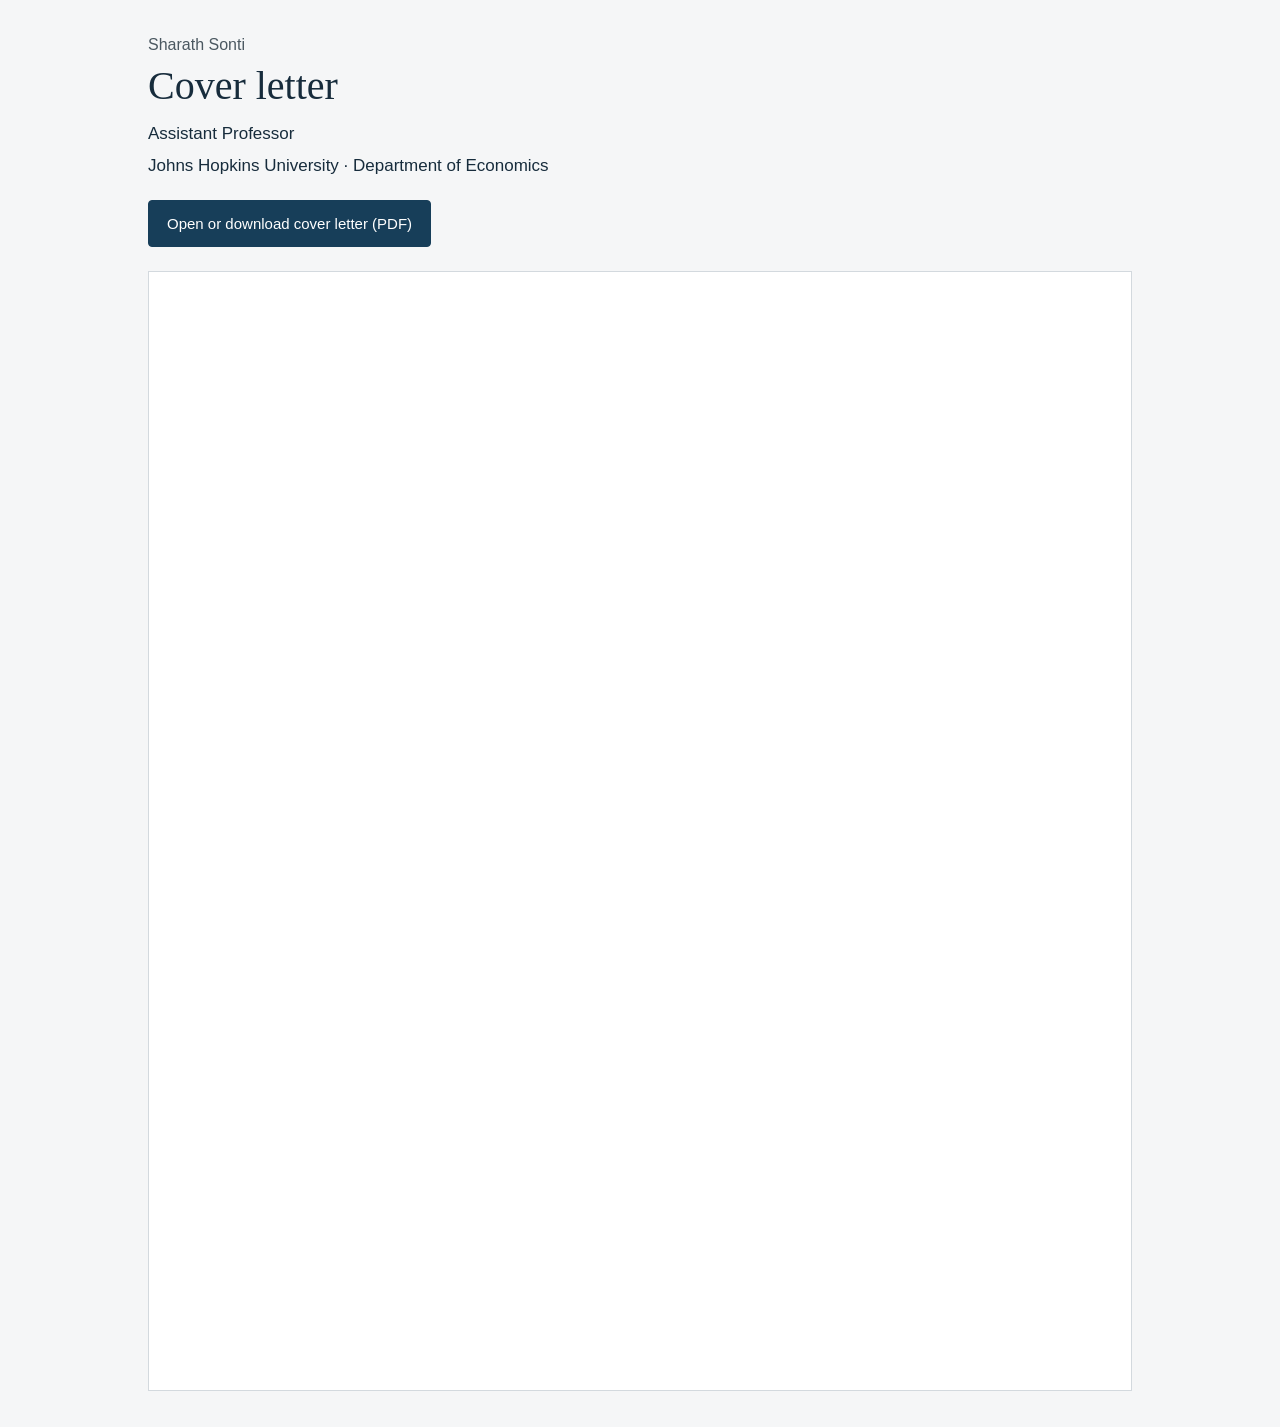
==== cover-letters/3ffb8ebd1ed8498185c2cfe641ea8164/johns-hopkins/index.html @ 3c4e798d "Add unlinked Johns Hopkins cover letter page" ====
<!doctype html>
<html lang="en">
<head>
  <meta charset="utf-8">
  <meta name="viewport" content="width=device-width, initial-scale=1">
  <meta name="robots" content="noindex, nofollow, noarchive">
  <meta name="referrer" content="no-referrer">
  <title>Sharath Sonti — Johns Hopkins Cover Letter</title>
  <style>
    :root { color-scheme: light; font-family: Arial, Helvetica, sans-serif; color: #172c3c; background: #f5f6f7; }
    * { box-sizing: border-box; }
    body { margin: 0; }
    main { max-width: 1040px; margin: 0 auto; padding: 36px 28px; }
    header { margin-bottom: 24px; }
    .name { margin: 0 0 8px; color: #4b5861; font-size: 16px; }
    h1 { margin: 0 0 12px; font-family: Georgia, 'Times New Roman', serif; font-size: clamp(30px, 4vw, 40px); font-weight: 400; }
    .position { margin: 0 0 6px; font-size: 17px; line-height: 1.5; }
    .institution { margin: 0 0 22px; font-size: 17px; line-height: 1.5; }
    .pdf-link { display: inline-block; padding: 12px 18px; border: 1px solid #173e59; border-radius: 4px; background: #173e59; color: #fff; font-size: 15px; line-height: 1.4; text-decoration: none; }
    .pdf-link:hover { background: #245675; }
    a:focus-visible { outline: 3px solid #ba6b13; outline-offset: 4px; }
    iframe { display: block; width: 100%; height: 1120px; border: 1px solid #d3d9de; background: #fff; }
    @media (max-width: 600px) {
      main { padding: 24px 16px; }
      iframe { height: 760px; }
    }
    @media print { header { display: none; } main { padding: 0; } }
  </style>
</head>
<body>
  <main>
    <header>
      <p class="name">Sharath Sonti</p>
      <h1>Cover letter</h1>
      <p class="position">Assistant Professor</p>
      <p class="institution">Johns Hopkins University · Department of Economics</p>
      <a class="pdf-link" href="Sharath_Sonti_Cover_Letter_Johns_Hopkins_Economics.pdf" target="_blank" rel="noopener noreferrer nofollow">Open or download cover letter (PDF)</a>
    </header>
    <iframe src="Sharath_Sonti_Cover_Letter_Johns_Hopkins_Economics.pdf#view=FitH" title="Sharath Sonti's cover letter for Johns Hopkins University"></iframe>
  </main>
</body>
</html>
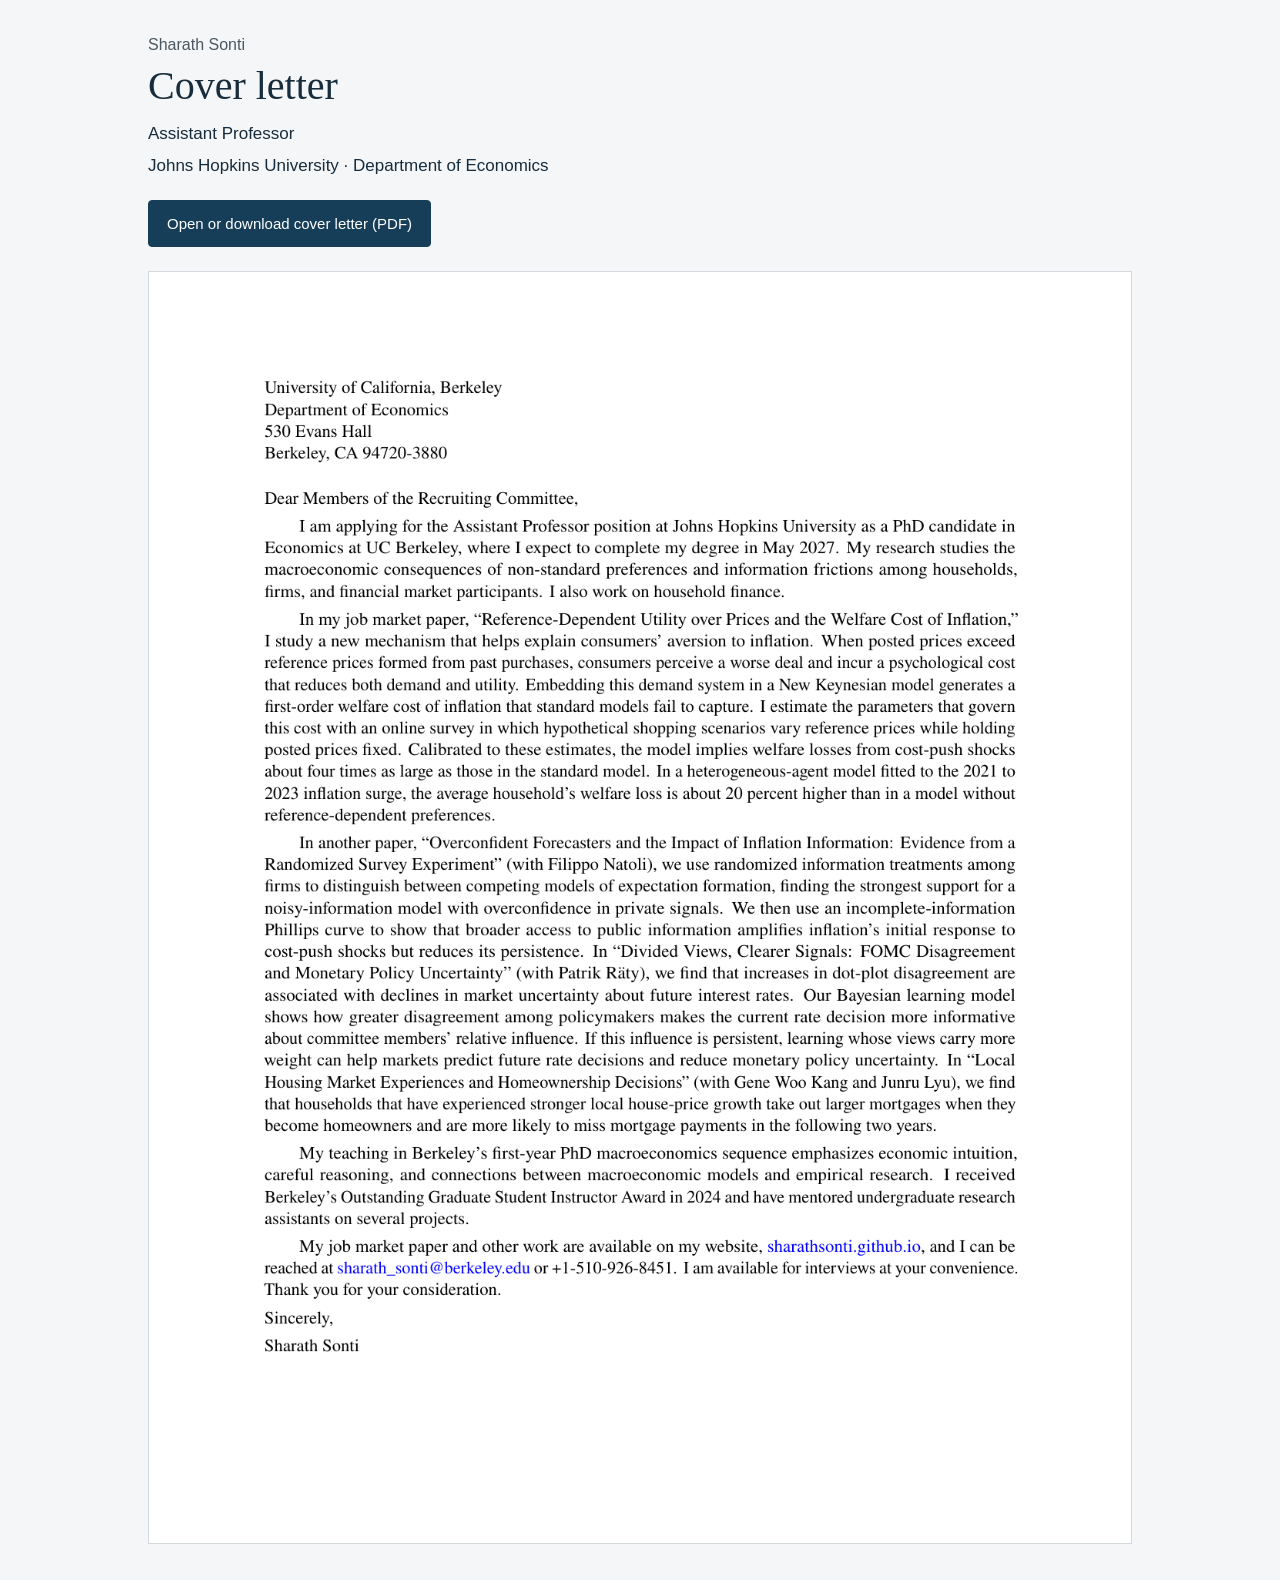
==== commit 2e1880cb: "Show cover letter preview without embedded PDF viewer" ====
--- a/cover-letters/3ffb8ebd1ed8498185c2cfe641ea8164/johns-hopkins/index.html
+++ b/cover-letters/3ffb8ebd1ed8498185c2cfe641ea8164/johns-hopkins/index.html
@@ -19,10 +19,9 @@
     .pdf-link { display: inline-block; padding: 12px 18px; border: 1px solid #173e59; border-radius: 4px; background: #173e59; color: #fff; font-size: 15px; line-height: 1.4; text-decoration: none; }
     .pdf-link:hover { background: #245675; }
     a:focus-visible { outline: 3px solid #ba6b13; outline-offset: 4px; }
-    iframe { display: block; width: 100%; height: 1120px; border: 1px solid #d3d9de; background: #fff; }
+    .letter-preview { display: block; width: 100%; height: auto; border: 1px solid #d3d9de; background: #fff; }
     @media (max-width: 600px) {
       main { padding: 24px 16px; }
-      iframe { height: 760px; }
     }
     @media print { header { display: none; } main { padding: 0; } }
   </style>
@@ -36,7 +35,9 @@
       <p class="institution">Johns Hopkins University · Department of Economics</p>
       <a class="pdf-link" href="Sharath_Sonti_Cover_Letter_Johns_Hopkins_Economics.pdf" target="_blank" rel="noopener noreferrer nofollow">Open or download cover letter (PDF)</a>
     </header>
-    <iframe src="Sharath_Sonti_Cover_Letter_Johns_Hopkins_Economics.pdf#view=FitH" title="Sharath Sonti's cover letter for Johns Hopkins University"></iframe>
+    <a href="Sharath_Sonti_Cover_Letter_Johns_Hopkins_Economics.pdf" target="_blank" rel="noopener noreferrer nofollow" aria-label="Open the cover letter PDF">
+      <img class="letter-preview" src="cover-letter-preview.png" width="1275" height="1650" alt="Preview of Sharath Sonti's one-page cover letter for the Assistant Professor position at Johns Hopkins University. Open the PDF for selectable text.">
+    </a>
   </main>
 </body>
 </html>
